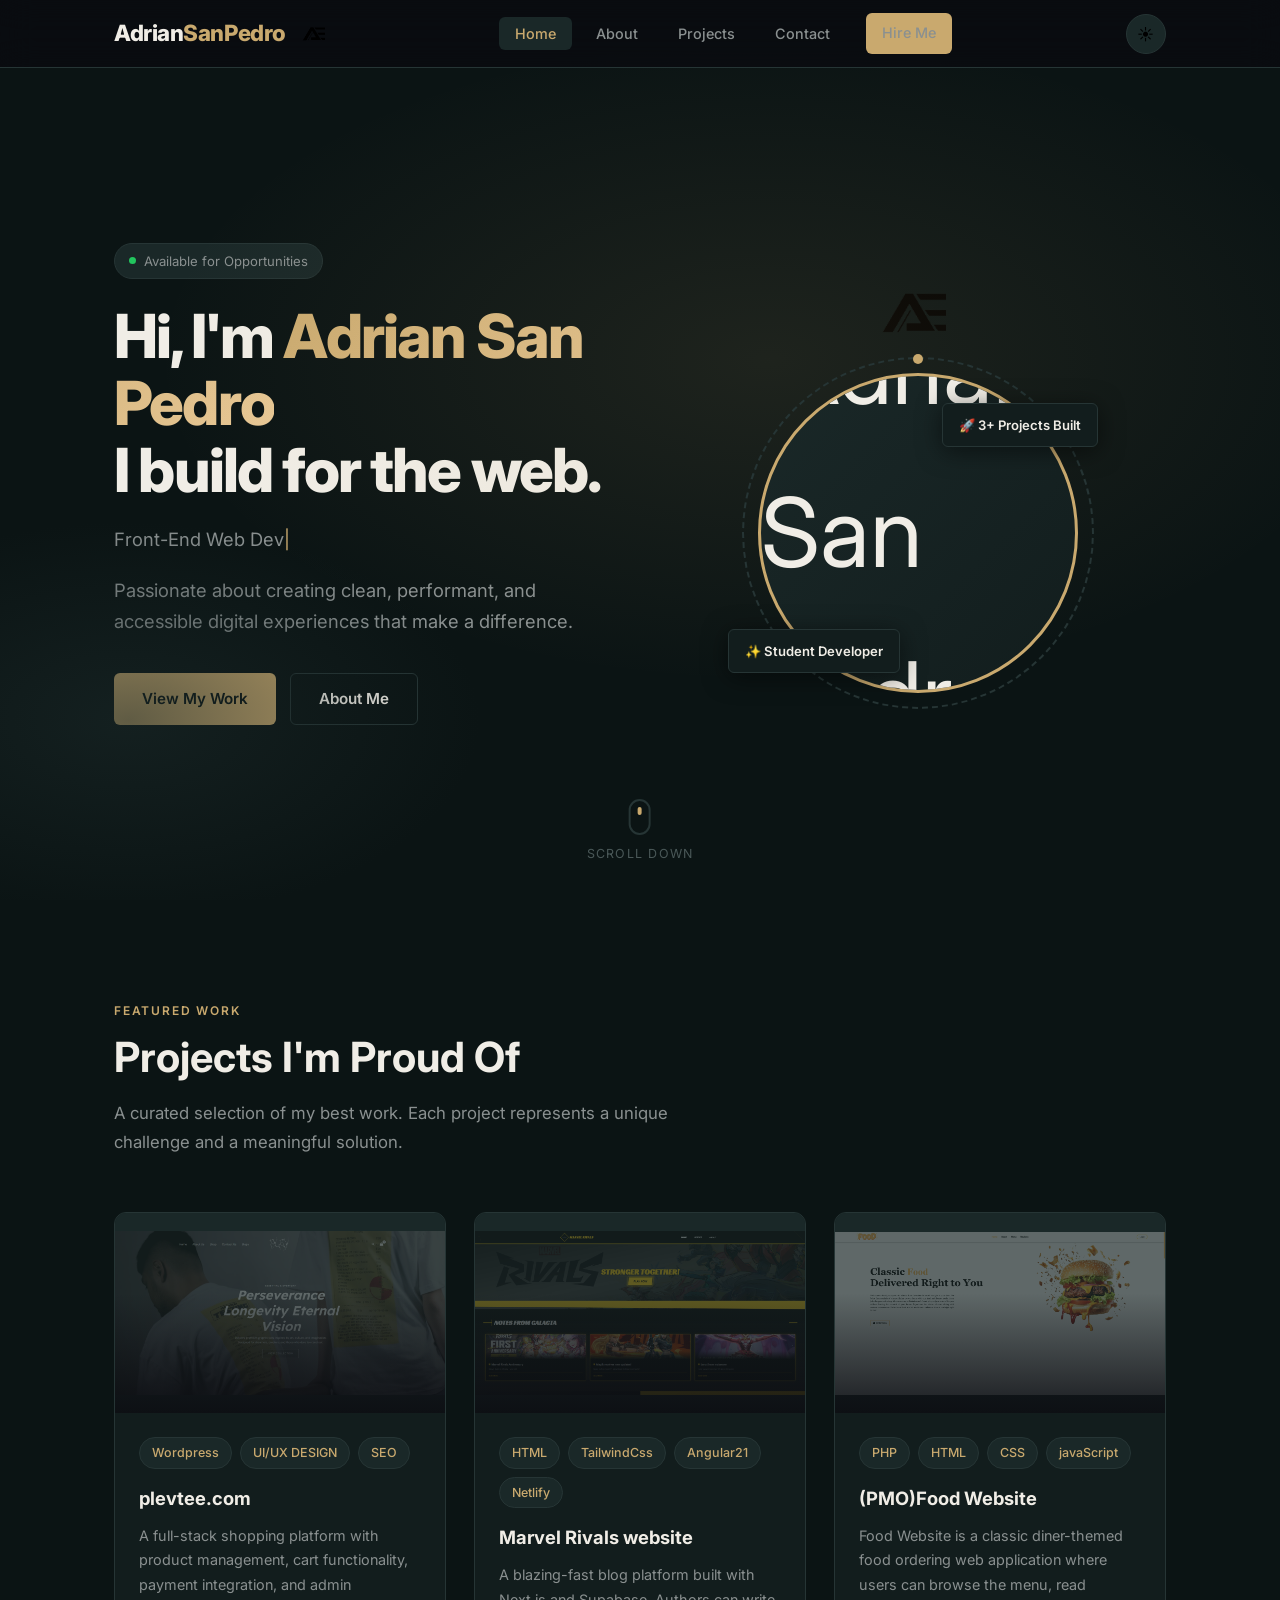
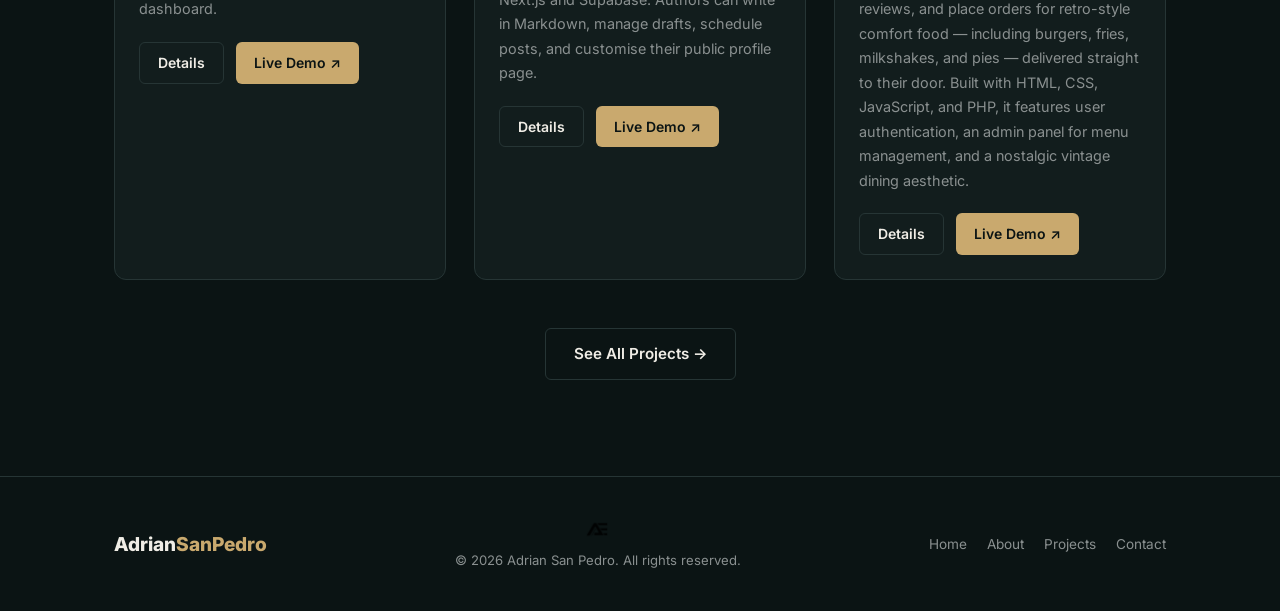
==== index.html @ dfa40a49 "Initial commit - Adrian Elijah Portfolio" ====
<!DOCTYPE html>
<html lang="en">
<head>
  <meta charset="UTF-8" />
  <meta name="viewport" content="width=device-width, initial-scale=1.0"/>
  <title>Portfolio — Home</title>
  <link rel="icon" type="image/png" href="assets/favicon.png"/>
  <link rel="preconnect" href="https://fonts.googleapis.com"/>
  <link rel="preconnect" href="https://fonts.gstatic.com" crossorigin/>
  <link href="https://fonts.googleapis.com/css2?family=Inter:wght@400;500;600;700;800&family=Fira+Code:wght@400;500&display=swap" rel="stylesheet"/>
  <link rel="stylesheet" href="css/styles.css"/>
</head>
<body>

  <!-- ======= NAVBAR ======= -->
  <nav class="navbar">
    <div class="container">
      <a class="nav-logo" href="index.html">Adrian<span>SanPedro</span><img src="assets/images/icon.png" alt="" class="nav-logo-icon"/></a>
      <ul class="nav-links" id="navLinks">
        <li><a href="index.html">Home</a></li>
        <li><a href="about.html">About</a></li>
        <li><a href="projects.html">Projects</a></li>
        <li><a href="contact.html">Contact</a></li>
        <li class="nav-cta"><a href="contact.html" class="btn btn-primary btn-sm">Hire Me</a></li>
      </ul>
      <button class="theme-toggle" id="themeToggle" aria-label="Toggle theme">☀️</button>
      <button class="nav-hamburger" id="hamburger" aria-label="Toggle navigation">
        <span></span><span></span><span></span>
      </button>
    </div>
  </nav>

  <!-- ======= HERO ======= -->
  <section class="hero" id="hero">
    <div class="container">
      <div class="hero-grid">

        <!-- Left: Text -->
        <div class="hero-text">
          <div class="hero-badge">
            <span class="dot"></span>
            Available for Opportunities
          </div>
          <h1 class="hero-title">
            Hi, I'm <span class="gradient-text">Adrian San Pedro</span><br/>
            I build for the web.
          </h1>
          <p class="hero-tagline">
            <span id="typeText"></span><span style="color:var(--clr-accent)">|</span>
          </p>
          <p class="hero-tagline" style="margin-top:-16px;">
            Passionate about creating clean, performant, and accessible digital experiences that make a difference.
          </p>
          <div class="hero-actions">
            <a href="projects.html" class="btn btn-primary">View My Work</a>
            <a href="about.html" class="btn btn-outline">About Me</a>
          </div>
        </div>

        <!-- Right: Avatar -->
        <div class="hero-visual">
          <div class="hero-visual-inner">
            <img src="assets/images/icon.png" alt="Icon" class="hero-avatar-icon"/>
            <div class="hero-avatar-wrap">
              <div class="hero-avatar-ring"></div>
              <div class="hero-avatar"><img src="assets/images/adrian.jpg" alt="Adrian San Pedro"/></div>
              <div class="hero-float-badge badge-1">
                ✨ Student Developer
              </div>
              <div class="hero-float-badge badge-2">
                🚀 3+ Projects Built
              </div>
            </div>
          </div>
        </div>

      </div>
    </div>
    <div class="hero-scroll-hint">
      <div class="scroll-mouse"></div>
      Scroll down
    </div>
  </section>

  <!-- ======= FEATURED PROJECTS ======= -->
  <section class="section" id="featured">
    <div class="container">
      <span class="section-label fade-up">Featured Work</span>
      <h2 class="section-title fade-up">Projects I'm Proud Of</h2>
      <p class="section-subtitle fade-up">
        A curated selection of my best work. Each project represents a unique challenge and a meaningful solution.
      </p>

      <div class="featured-grid">

        <!-- Project Card 1 (PLEV) -->
        <article class="card project-card fade-up">
          <div class="card-thumb">
            <!--  Replace placeholder with <img src="assets/images/project1.png" alt="Project 1"/>  -->
            <div class="thumb-placeholder"> <img src="assets/images/project1.png" alt="Project 1"/> </div>
            <div class="card-overlay"></div>
          </div>
          <div class="card-body">
            <div class="card-tags">
              <span class="tag">Wordpress</span>
              <span class="tag">UI/UX DESIGN</span>
              <span class="tag">SEO</span>
            </div>
            <h3 class="card-title">plevtee.com</h3>
            <p class="card-desc">
              A full-stack shopping platform with product management, cart functionality, payment integration, and admin dashboard.
            </p>
            <div class="card-links">
              <a href="projects.html#project-1" class="btn btn-outline btn-sm">Details</a>
              <a href="https://plevtee.com/" class="btn btn-primary btn-sm" target="_blank" rel="noopener">Live Demo ↗</a>
            </div>
          </div>
        </article>

        <!-- Project Card 2 -->
        <article class="card project-card fade-up">
          <div class="card-thumb">
            <div class="thumb-placeholder"><img src="assets/images/project2.png" alt="Project 2"/></div>
            <div class="card-overlay"></div>
          </div>
          <div class="card-body">
            <div class="card-tags">
              <span class="tag">HTML</span>
              <span class="tag">TailwindCss</span>
              <span class="tag">Angular21</span>
              <span class="tag">Netlify</span>
            </div>
            <h3 class="card-title">Marvel Rivals website</h3>
            <p class="card-desc">
               A blazing-fast blog platform built with Next.js and Supabase. Authors can write in Markdown, 
               manage drafts, schedule posts, and customise their public profile page.
            </p>
            <div class="card-links">
              <a href="projects.html#project-2" class="btn btn-outline btn-sm">Details</a>
              <a href="https://693ed6d955604a983c215d7b--prelimprojectsolo.netlify.app/" class="btn btn-primary btn-sm" target="_blank" rel="noopener">Live Demo ↗</a>
            </div>
          </div>
        </article>

        <!-- Project Card 3 (Pmo)-->
        <article class="card project-card fade-up">
          <div class="card-thumb">
            <div class="thumb-placeholder"><img src="assets/images/project3.png" alt="Project 3"/></div>
            <div class="card-overlay"></div>
          </div>
          <div class="card-body">
            <div class="card-tags">
              <span class="tag">PHP</span>
              <span class="tag">HTML</span>
              <span class="tag">CSS</span>
              <span class="tag">javaScript</span>
            </div>
            <h3 class="card-title">(PMO)Food Website</h3>
            <p class="card-desc">
              Food Website is a classic diner-themed food ordering web application where users can browse the menu, read reviews, and place orders for retro-style comfort food — including burgers, fries, milkshakes, and pies — delivered straight to their door. Built with HTML, CSS, JavaScript, and PHP, it features user authentication, an admin panel for menu management, and a nostalgic vintage dining aesthetic.
            </p>
            <div class="card-links">
              <a href="projects.html#project-3" class="btn btn-outline btn-sm">Details</a>
              <a href="https://food-website-edrimans.netlify.app/" class="btn btn-primary btn-sm" target="_blank" rel="noopener">Live Demo ↗</a>
            </div>
          </div>
        </article>

      </div>

      <div style="text-align:center; margin-top:48px;" class="fade-up">
        <a href="projects.html" class="btn btn-outline">See All Projects →</a>
      </div>
    </div>
  </section>

  <!-- ======= FOOTER ======= -->
  <footer class="footer">
    <div class="container">
      <div class="footer-inner">
        <div class="footer-logo">Adrian<span>SanPedro</span></div>
        <div class="footer-copy-wrap">
          <img src="assets/images/icon.png" alt="" class="footer-icon"/>
          <p class="footer-copy">© 2026 Adrian San Pedro. All rights reserved.</p>
        </div>
        <nav class="footer-links">
          <a href="index.html">Home</a>
          <a href="about.html">About</a>
          <a href="projects.html">Projects</a>
          <a href="contact.html">Contact</a>
        </nav>
      </div>
    </div>
  </footer>

  <script src="js/main.js"></script>
</body>
</html>
---- css/styles.css ----
/* ===========================
   CSS CUSTOM PROPERTIES
=========================== */
:root {
  --clr-bg: #0b1414;
  --clr-surface: #121d1d;
  --clr-surface-2: #1a2828;
  --clr-border: #263535;
  --clr-accent: #c9a96e;
  --clr-accent-2: #e8c896;
  --clr-accent-glow: rgba(201, 169, 110, 0.30);
  --clr-text: #f0ede6;
  --clr-text-muted: #8a9090;
  --clr-text-faint: #4a5858;
  --ff-sans: 'Inter', 'Segoe UI', system-ui, sans-serif;
  --ff-mono: 'Fira Code', 'Cascadia Code', monospace;
  --radius-sm: 6px;
  --radius-md: 12px;
  --radius-lg: 20px;
  --shadow-card: 0 4px 24px rgba(0,0,0,0.5);
  --shadow-glow: 0 0 32px var(--clr-accent-glow);
  --transition: 0.25s ease;
  --nav-h: 68px;
}

/* ===========================
   LIGHT MODE OVERRIDES
=========================== */
body.light {
  --clr-bg: #f4f0e8;
  --clr-surface: #ffffff;
  --clr-surface-2: #ede8dd;
  --clr-border: #d0c8b8;
  --clr-accent: #a07840;
  --clr-accent-2: #c9a96e;
  --clr-accent-glow: rgba(160, 120, 64, 0.25);
  --clr-text: #1a2020;
  --clr-text-muted: #4e5e5e;
  --clr-text-faint: #9aabab;
  --shadow-card: 0 4px 24px rgba(0,0,0,0.10);
}

/* Light mode: component-specific hardcoded overrides */
body.light .navbar {
  background: rgba(244,240,232,0.85);
  border-bottom-color: var(--clr-border);
}
body.light .hero::before {
  background:
    radial-gradient(ellipse 80% 60% at 60% 40%, rgba(160,120,64,0.08) 0%, transparent 60%),
    radial-gradient(ellipse 50% 40% at 10% 80%, rgba(26,40,40,0.04) 0%, transparent 55%);
}
body.light .page-hero::before {
  background: radial-gradient(ellipse 70% 60% at 50% 0%, rgba(160,120,64,0.07) 0%, transparent 70%);
}
body.light .hero-title .gradient-text {
  background: linear-gradient(135deg, #a07840, #c9a96e);
  -webkit-background-clip: text;
  -webkit-text-fill-color: transparent;
  background-clip: text;
}
body.light .hero-avatar {
  background: linear-gradient(135deg, #ede8dd, #fff);
  border-color: #a07840;
}
body.light .skill-fill {
  background: linear-gradient(90deg, #a07840, #c9a96e);
}
body.light .btn-primary {
  color: #fff;
  background: var(--clr-accent);
}
body.light .btn-primary:hover { background: #8a6430; }
body.light .filter-btn.active,
body.light .filter-btn:hover { color: #fff; }
body.light ::-webkit-scrollbar-track { background: var(--clr-bg); }
body.light ::-webkit-scrollbar-thumb { background: var(--clr-border); }

/* ===========================
   THEME TOGGLE BUTTON
=========================== */
.theme-toggle {
  width: 40px;
  height: 40px;
  border-radius: 50%;
  background: var(--clr-surface-2);
  border: 1.5px solid var(--clr-border);
  display: flex;
  align-items: center;
  justify-content: center;
  font-size: 1rem;
  transition: all var(--transition);
  flex-shrink: 0;
  margin-left: 8px;
}
.theme-toggle:hover {
  border-color: var(--clr-accent);
  transform: rotate(20deg) scale(1.1);
}

/* ===========================
   RESET & BASE
=========================== */
*, *::before, *::after { box-sizing: border-box; margin: 0; padding: 0; }
html { scroll-behavior: smooth; font-size: 16px; }
body {
  font-family: var(--ff-sans);
  background: var(--clr-bg);
  color: var(--clr-text);
  line-height: 1.7;
  min-height: 100vh;
}
img { max-width: 100%; display: block; }
a { color: inherit; text-decoration: none; }
ul { list-style: none; }
button { cursor: pointer; font-family: inherit; }
input, textarea { font-family: inherit; }

/* ===========================
   SCROLLBAR
=========================== */
::-webkit-scrollbar { width: 6px; }
::-webkit-scrollbar-track { background: var(--clr-bg); }
::-webkit-scrollbar-thumb { background: var(--clr-border); border-radius: 99px; }
::-webkit-scrollbar-thumb:hover { background: var(--clr-accent); }

/* ===========================
   UTILITY CLASSES
=========================== */
.container { max-width: 1100px; margin: 0 auto; padding: 0 24px; }
.text-accent { color: var(--clr-accent); }
.text-muted { color: var(--clr-text-muted); }
.section { padding: 96px 0; }
.section-label {
  display: inline-block;
  font-size: 0.75rem;
  font-weight: 600;
  letter-spacing: 0.15em;
  text-transform: uppercase;
  color: var(--clr-accent);
  margin-bottom: 12px;
}
.section-title {
  font-size: clamp(1.8rem, 4vw, 2.6rem);
  font-weight: 700;
  line-height: 1.2;
  margin-bottom: 16px;
}
.section-subtitle {
  font-size: 1.05rem;
  color: var(--clr-text-muted);
  max-width: 560px;
}
.btn {
  display: inline-flex;
  align-items: center;
  gap: 8px;
  padding: 12px 28px;
  border-radius: var(--radius-sm);
  font-size: 0.95rem;
  font-weight: 600;
  transition: all var(--transition);
  border: none;
}
.btn-primary {
  background: var(--clr-accent);
  color: #0b1414;
}
.btn-primary:hover { background: #b8944e; box-shadow: var(--shadow-glow); transform: translateY(-2px); }
.btn-outline {
  background: transparent;
  color: var(--clr-text);
  border: 1.5px solid var(--clr-border);
}
.btn-outline:hover { border-color: var(--clr-accent); color: var(--clr-accent); transform: translateY(-2px); }
.btn-sm { padding: 8px 18px; font-size: 0.875rem; }
.tag {
  display: inline-block;
  padding: 4px 12px;
  border-radius: 99px;
  font-size: 0.78rem;
  font-weight: 500;
  background: var(--clr-surface-2);
  color: var(--clr-accent);
  border: 1px solid var(--clr-border);
}
.card {
  background: var(--clr-surface);
  border: 1px solid var(--clr-border);
  border-radius: var(--radius-md);
  overflow: hidden;
  transition: transform var(--transition), box-shadow var(--transition);
}
.card:hover { transform: translateY(-6px); box-shadow: var(--shadow-glow); }

/* ===========================
   NAVIGATION
=========================== */
.navbar {
  position: fixed;
  top: 0; left: 0; right: 0;
  height: var(--nav-h);
  z-index: 1000;
  background: rgba(10,10,15,0.75);
  backdrop-filter: blur(16px);
  -webkit-backdrop-filter: blur(16px);
  border-bottom: 1px solid var(--clr-border);
  transition: background var(--transition);
}
.navbar .container {
  height: 100%;
  display: flex;
  align-items: center;
  justify-content: space-between;
}
.nav-logo {
  font-size: 1.4rem;
  font-weight: 800;
  letter-spacing: -0.02em;
}
.nav-logo span { color: var(--clr-accent); }
.nav-links {
  display: flex;
  align-items: center;
  gap: 8px;
}
.nav-links a {
  padding: 8px 16px;
  border-radius: var(--radius-sm);
  font-size: 0.9rem;
  font-weight: 500;
  color: var(--clr-text-muted);
  transition: color var(--transition), background var(--transition);
}
.nav-links a:hover,
.nav-links a.active {
  color: var(--clr-text);
  background: var(--clr-surface-2);
}
.nav-links a.active { color: var(--clr-accent); }
.nav-cta { margin-left: 12px; }
.nav-hamburger {
  display: none;
  flex-direction: column;
  gap: 5px;
  background: none;
  border: none;
  padding: 6px;
}
.nav-hamburger span {
  display: block;
  width: 24px; height: 2px;
  background: var(--clr-text);
  border-radius: 99px;
  transition: all var(--transition);
}
.nav-hamburger.open span:nth-child(1) { transform: translateY(7px) rotate(45deg); }
.nav-hamburger.open span:nth-child(2) { opacity: 0; }
.nav-hamburger.open span:nth-child(3) { transform: translateY(-7px) rotate(-45deg); }

/* ===========================
   HERO SECTION
=========================== */
.hero {
  min-height: 100vh;
  display: flex;
  align-items: center;
  padding-top: var(--nav-h);
  position: relative;
  overflow: hidden;
}
.hero::before {
  content: '';
  position: absolute;
  inset: 0;
  background:
    radial-gradient(ellipse 80% 60% at 60% 40%, rgba(201,169,110,0.10) 0%, transparent 60%),
    radial-gradient(ellipse 50% 40% at 10% 80%, rgba(26,40,40,0.60) 0%, transparent 55%);
  pointer-events: none;
}
.hero-grid {
  display: grid;
  grid-template-columns: 1fr 1fr;
  gap: 60px;
  align-items: center;
}
.hero-visual {
  display: flex;
  justify-content: center;
  align-items: center;
}
.hero-visual-inner {
  display: flex;
  flex-direction: column;
  align-items: center;
}
.hero-avatar-icon {
  width: 110px;
  height: auto;
  display: block;
  margin-bottom: 18px;
}
.nav-logo-icon {
  width: 38px;
  height: auto;
  display: inline-block;
  vertical-align: middle;
  margin-left: 10px;
  position: relative;
  top: -1px;
}
.hero-badge {
  display: inline-flex;
  align-items: center;
  gap: 8px;
  padding: 6px 14px;
  background: var(--clr-surface-2);
  border: 1px solid var(--clr-border);
  border-radius: 99px;
  font-size: 0.82rem;
  color: var(--clr-text-muted);
  margin-bottom: 24px;
}
.hero-badge .dot {
  width: 7px; height: 7px;
  background: #22c55e;
  border-radius: 50%;
  animation: pulse-dot 2s infinite;
}
@keyframes pulse-dot {
  0%, 100% { box-shadow: 0 0 0 0 rgba(34,197,94,0.5); }
  50% { box-shadow: 0 0 0 5px rgba(34,197,94,0); }
}
.hero-title {
  font-size: clamp(2.4rem, 5vw, 3.8rem);
  font-weight: 800;
  line-height: 1.1;
  letter-spacing: -0.03em;
  margin-bottom: 20px;
}
.hero-title .gradient-text {
  background: linear-gradient(135deg, #c9a96e, #e8c896);
  -webkit-background-clip: text;
  -webkit-text-fill-color: transparent;
  background-clip: text;
}
.hero-tagline {
  font-size: 1.15rem;
  color: var(--clr-text-muted);
  margin-bottom: 36px;
  max-width: 480px;
}
.hero-actions { display: flex; gap: 14px; flex-wrap: wrap; }
.hero-visual {
  display: flex;
  justify-content: center;
  align-items: center;
}
.hero-avatar-wrap {
  position: relative;
  width: 320px; height: 320px;
}
.hero-avatar-ring {
  position: absolute;
  inset: -16px;
  border-radius: 50%;
  border: 2px dashed var(--clr-border);
  animation: spin-slow 20s linear infinite;
}
.hero-avatar-ring::before {
  content: '';
  position: absolute;
  top: -5px; left: 50%;
  transform: translateX(-50%);
  width: 10px; height: 10px;
  background: var(--clr-accent);
  border-radius: 50%;
}
@keyframes spin-slow { to { transform: rotate(360deg); } }
.hero-avatar {
  width: 100%; height: 100%;
  border-radius: 50%;
  background: linear-gradient(135deg, #1a2828, #121d1d);
  border: 3px solid #c9a96e;
  display: flex;
  align-items: center;
  justify-content: center;
  overflow: hidden;
  font-size: 6rem;
}
.hero-float-badge {
  position: absolute;
  background: var(--clr-surface);
  border: 1px solid var(--clr-border);
  border-radius: var(--radius-sm);
  padding: 10px 16px;
  font-size: 0.82rem;
  font-weight: 600;
  box-shadow: var(--shadow-card);
  white-space: nowrap;
}
.hero-float-badge.badge-1 { bottom: 20px; left: -30px; }
.hero-float-badge.badge-2 { top: 30px; right: -20px; }
.hero-scroll-hint {
  position: absolute;
  bottom: 36px;
  left: 50%;
  transform: translateX(-50%);
  display: flex;
  flex-direction: column;
  align-items: center;
  gap: 8px;
  font-size: 0.78rem;
  color: var(--clr-text-faint);
  letter-spacing: 0.1em;
  text-transform: uppercase;
}
.scroll-mouse {
  width: 22px; height: 36px;
  border: 2px solid var(--clr-border);
  border-radius: 99px;
  position: relative;
}
.scroll-mouse::after {
  content: '';
  position: absolute;
  top: 6px; left: 50%;
  transform: translateX(-50%);
  width: 4px; height: 8px;
  background: var(--clr-accent);
  border-radius: 99px;
  animation: scroll-bounce 1.6s ease-in-out infinite;
}
@keyframes scroll-bounce {
  0%, 100% { top: 6px; opacity: 1; }
  80% { top: 18px; opacity: 0; }
}

/* ===========================
   FEATURED PROJECTS (HOME)
=========================== */
.featured-grid {
  display: grid;
  grid-template-columns: repeat(auto-fill, minmax(320px, 1fr));
  gap: 28px;
  margin-top: 56px;
}
.project-card .card-thumb {
  height: 200px;
  background: var(--clr-surface-2);
  overflow: hidden;
  position: relative;
  display: flex;
  align-items: center;
  justify-content: center;
}
.project-card .card-thumb img {
  width: 100%; height: 100%;
  object-fit: cover;
  transition: transform 0.4s ease;
}
.project-card:hover .card-thumb img { transform: scale(1.06); }
.thumb-placeholder {
  font-size: 4rem;
  opacity: 0.3;
}
.card-overlay {
  position: absolute;
  inset: 0;
  background: linear-gradient(to top, rgba(10,10,15,0.8) 0%, transparent 60%);
}
.card-body { padding: 24px; }
.card-tags { display: flex; flex-wrap: wrap; gap: 8px; margin-bottom: 14px; }
.card-title { font-size: 1.15rem; font-weight: 700; margin-bottom: 10px; }
.card-desc { font-size: 0.9rem; color: var(--clr-text-muted); margin-bottom: 20px; }
.card-links { display: flex; gap: 12px; }

/* ===========================
   ABOUT PAGE
=========================== */
.about-grid {
  display: grid;
  grid-template-columns: 1fr 1.6fr;
  gap: 72px;
  align-items: start;
}
.about-photo-wrap { position: relative; }
.about-photo {
  width: 100%;
  aspect-ratio: 4/5;
  border-radius: var(--radius-lg);
  background: var(--clr-surface-2);
  border: 1px solid var(--clr-border);
  display: flex;
  align-items: center;
  justify-content: center;
  font-size: 5rem;
  overflow: hidden;
}
.about-photo img { width: 100%; height: 100%; object-fit: cover; }
.about-stats {
  display: grid;
  grid-template-columns: 1fr 1fr;
  gap: 12px;
  margin-top: 20px;
}
.stat-box {
  background: var(--clr-surface);
  border: 1px solid var(--clr-border);
  border-radius: var(--radius-md);
  padding: 16px 20px;
  text-align: center;
}
.stat-num { font-size: 1.6rem; font-weight: 800; color: var(--clr-accent); }
.stat-label { font-size: 0.78rem; color: var(--clr-text-muted); }
.about-bio { font-size: 1rem; color: var(--clr-text-muted); margin-bottom: 32px; }
.about-bio p + p { margin-top: 14px; }
.skills-section { margin-top: 56px; }
.skills-grid {
  display: grid;
  grid-template-columns: repeat(auto-fill, minmax(240px, 1fr));
  gap: 16px;
  margin-top: 36px;
}
.skill-item { background: var(--clr-surface); border: 1px solid var(--clr-border); border-radius: var(--radius-md); padding: 20px; }
.skill-header { display: flex; justify-content: space-between; align-items: center; margin-bottom: 12px; }
.skill-name { font-weight: 600; font-size: 0.95rem; display: flex; align-items: center; gap: 10px; }
.skill-icon { font-size: 1.2rem; }
.skill-pct { font-size: 0.82rem; color: var(--clr-accent); font-weight: 700; }
.skill-bar { height: 6px; background: var(--clr-surface-2); border-radius: 99px; overflow: hidden; }
.skill-fill { height: 100%; background: linear-gradient(90deg, #c9a96e, #e8c896); border-radius: 99px; width: 0; transition: width 1.2s cubic-bezier(.16,1,.3,1); }
.skill-categories { display: flex; flex-direction: column; gap: 40px; margin-top: 36px; }
.skill-category h4 { font-size: 0.82rem; font-weight: 600; text-transform: uppercase; letter-spacing: 0.12em; color: var(--clr-text-muted); margin-bottom: 16px; }
.skill-icons-wrap { display: flex; flex-wrap: wrap; gap: 12px; }
.skill-badge {
  display: inline-flex;
  align-items: center;
  gap: 8px;
  padding: 10px 16px;
  background: var(--clr-surface);
  border: 1px solid var(--clr-border);
  border-radius: var(--radius-sm);
  font-size: 0.88rem;
  font-weight: 500;
  transition: all var(--transition);
}
.skill-badge:hover { border-color: var(--clr-accent); color: var(--clr-accent); transform: translateY(-2px); }
.certs-section { margin-top: 56px; }
.certs-grid { display: grid; grid-template-columns: repeat(auto-fill, minmax(280px, 1fr)); gap: 20px; margin-top: 36px; }
.cert-card {
  background: var(--clr-surface);
  border: 1px solid var(--clr-border);
  border-radius: var(--radius-md);
  padding: 24px;
  display: flex;
  gap: 18px;
  align-items: flex-start;
  transition: all var(--transition);
}
.cert-card:hover { border-color: var(--clr-accent); transform: translateY(-3px); }
.cert-icon { font-size: 2rem; flex-shrink: 0; }
.cert-info h4 { font-size: 0.95rem; font-weight: 700; margin-bottom: 4px; }
.cert-info p { font-size: 0.82rem; color: var(--clr-text-muted); margin-bottom: 10px; }
.cert-link { font-size: 0.82rem; color: var(--clr-accent); font-weight: 600; display: inline-flex; align-items: center; gap: 5px; }
.cert-link:hover { text-decoration: underline; }

/* ===========================
   PROJECTS PAGE
=========================== */
.projects-hero { padding: 140px 0 80px; text-align: center; }
.projects-filter { display: flex; flex-wrap: wrap; gap: 10px; justify-content: center; margin: 40px 0; }
.filter-btn {
  padding: 8px 20px;
  border-radius: 99px;
  font-size: 0.875rem;
  font-weight: 500;
  background: var(--clr-surface);
  border: 1.5px solid var(--clr-border);
  color: var(--clr-text-muted);
  transition: all var(--transition);
}
.filter-btn:hover, .filter-btn.active { background: var(--clr-accent); border-color: var(--clr-accent); color: #0b1414; }
.projects-list { display: flex; flex-direction: column; gap: 80px; padding-bottom: 96px; }
.project-entry {
  display: grid;
  grid-template-columns: 1fr 1fr;
  gap: 60px;
  align-items: center;
}
.project-entry:nth-child(even) { direction: rtl; }
.project-entry:nth-child(even) > * { direction: ltr; }
.project-images { position: relative; }
.img-main {
  border-radius: var(--radius-md);
  overflow: hidden;
  border: 1px solid var(--clr-border);
  aspect-ratio: 16/10;
  background: var(--clr-surface-2);
  display: flex;
  align-items: center;
  justify-content: center;
  font-size: 5rem;
}
.img-main img { width: 100%; height: 100%; object-fit: cover; }
.img-thumbs { display: flex; gap: 12px; margin-top: 12px; }
.img-thumb {
  flex: 1;
  aspect-ratio: 16/9;
  border-radius: var(--radius-sm);
  overflow: hidden;
  border: 1px solid var(--clr-border);
  background: var(--clr-surface-2);
  display: flex;
  align-items: center;
  justify-content: center;
  font-size: 2rem;
  cursor: pointer;
  transition: border-color var(--transition);
}
.img-thumb:hover { border-color: var(--clr-accent); }
.img-thumb img { width: 100%; height: 100%; object-fit: cover; }
.project-num { font-size: 0.78rem; font-weight: 700; color: var(--clr-text-faint); font-family: var(--ff-mono); letter-spacing: 0.1em; margin-bottom: 16px; }
.project-title { font-size: clamp(1.4rem, 3vw, 1.9rem); font-weight: 800; margin-bottom: 16px; }
.project-desc { font-size: 0.95rem; color: var(--clr-text-muted); margin-bottom: 24px; }
.project-techs { display: flex; flex-wrap: wrap; gap: 8px; margin-bottom: 28px; }
.project-actions { display: flex; gap: 12px; flex-wrap: wrap; }

/* ===========================
   CONTACT PAGE
=========================== */
.contact-hero { padding: 140px 0 60px; text-align: center; }
.contact-layout {
  display: grid;
  grid-template-columns: 1.2fr 1fr;
  gap: 60px;
  align-items: start;
  padding-bottom: 96px;
}
.contact-form-wrap {
  background: var(--clr-surface);
  border: 1px solid var(--clr-border);
  border-radius: var(--radius-lg);
  padding: 40px;
}
.contact-form-wrap h3 { font-size: 1.25rem; font-weight: 700; margin-bottom: 28px; }
.form-group { margin-bottom: 20px; }
.form-group label { display: block; font-size: 0.875rem; font-weight: 600; margin-bottom: 8px; color: var(--clr-text-muted); }
.form-group input,
.form-group textarea,
.form-group select {
  width: 100%;
  padding: 12px 16px;
  background: var(--clr-surface-2);
  border: 1.5px solid var(--clr-border);
  border-radius: var(--radius-sm);
  color: var(--clr-text);
  font-size: 0.95rem;
  outline: none;
  transition: border-color var(--transition), box-shadow var(--transition);
}
.form-group input:focus,
.form-group textarea:focus { border-color: var(--clr-accent); box-shadow: 0 0 0 3px rgba(201,169,110,0.15); }
.form-group textarea { resize: vertical; min-height: 140px; }
.form-row { display: grid; grid-template-columns: 1fr 1fr; gap: 16px; }
.form-submit { width: 100%; padding: 14px; }
.form-success {
  display: none;
  align-items: center;
  gap: 12px;
  background: rgba(34,197,94,0.1);
  border: 1px solid rgba(34,197,94,0.3);
  border-radius: var(--radius-sm);
  padding: 16px 20px;
  margin-top: 16px;
  color: #22c55e;
  font-weight: 500;
}
.contact-info { display: flex; flex-direction: column; gap: 28px; }
.contact-info h3 { font-size: 1.25rem; font-weight: 700; }
.contact-info p { font-size: 0.95rem; color: var(--clr-text-muted); }
.contact-item {
  display: flex;
  gap: 16px;
  align-items: flex-start;
  padding: 20px;
  background: var(--clr-surface);
  border: 1px solid var(--clr-border);
  border-radius: var(--radius-md);
  transition: all var(--transition);
}
.contact-item:hover { border-color: var(--clr-accent); }
.contact-item-icon {
  width: 44px; height: 44px;
  background: var(--clr-surface-2);
  border-radius: var(--radius-sm);
  display: flex;
  align-items: center;
  justify-content: center;
  font-size: 1.2rem;
  flex-shrink: 0;
}
.contact-item-label { font-size: 0.78rem; color: var(--clr-text-muted); font-weight: 600; text-transform: uppercase; letter-spacing: 0.08em; margin-bottom: 4px; }
.contact-item-value { font-size: 0.95rem; font-weight: 500; }
.contact-item-value a { color: var(--clr-accent); transition: opacity var(--transition); }
.contact-item-value a:hover { opacity: 0.8; }
.social-links-section h4 { font-size: 0.82rem; font-weight: 700; text-transform: uppercase; letter-spacing: 0.1em; color: var(--clr-text-muted); margin-bottom: 14px; }
.social-links { display: flex; gap: 12px; flex-wrap: wrap; }
.social-link {
  display: flex;
  align-items: center;
  gap: 8px;
  padding: 10px 18px;
  background: var(--clr-surface);
  border: 1.5px solid var(--clr-border);
  border-radius: var(--radius-sm);
  font-size: 0.875rem;
  font-weight: 600;
  transition: all var(--transition);
}
.social-link:hover { border-color: var(--clr-accent); color: var(--clr-accent); transform: translateY(-2px); }
.social-icon { font-size: 1.1rem; }

/* ===========================
   LIGHTBOX
=========================== */
.img-main img,
.img-thumb img {
  cursor: zoom-in;
}
.lightbox {
  position: fixed;
  inset: 0;
  z-index: 2000;
  display: flex;
  align-items: center;
  justify-content: center;
  opacity: 0;
  pointer-events: none;
  transition: opacity 0.3s ease;
}
.lightbox.open {
  opacity: 1;
  pointer-events: all;
}
.lightbox-backdrop {
  position: absolute;
  inset: 0;
  background: rgba(5, 10, 10, 0.92);
  backdrop-filter: blur(8px);
  -webkit-backdrop-filter: blur(8px);
}
.lightbox-content {
  position: relative;
  z-index: 1;
  display: flex;
  flex-direction: column;
  align-items: center;
  gap: 16px;
  max-width: 90vw;
  max-height: 90vh;
}
.lightbox-img {
  max-width: 90vw;
  max-height: 80vh;
  object-fit: contain;
  border-radius: var(--radius-md);
  box-shadow: 0 8px 60px rgba(0,0,0,0.7);
  transform: scale(0.92);
  transition: transform 0.3s cubic-bezier(.16,1,.3,1);
}
.lightbox.open .lightbox-img {
  transform: scale(1);
}
.lightbox-caption {
  color: var(--clr-text-muted);
  font-size: 0.875rem;
  text-align: center;
}
.lightbox-close {
  position: fixed;
  top: 20px;
  right: 24px;
  z-index: 2;
  width: 44px;
  height: 44px;
  border-radius: 50%;
  background: var(--clr-surface-2);
  border: 1.5px solid var(--clr-border);
  color: var(--clr-text);
  font-size: 1.4rem;
  line-height: 1;
  display: flex;
  align-items: center;
  justify-content: center;
  transition: all var(--transition);
}
.lightbox-close:hover {
  background: var(--clr-accent);
  color: #0b1414;
  border-color: var(--clr-accent);
}
.lightbox-prev,
.lightbox-next {
  position: fixed;
  top: 50%;
  transform: translateY(-50%);
  z-index: 2;
  width: 48px;
  height: 48px;
  border-radius: 50%;
  background: var(--clr-surface-2);
  border: 1.5px solid var(--clr-border);
  color: var(--clr-text);
  font-size: 1.2rem;
  display: flex;
  align-items: center;
  justify-content: center;
  transition: all var(--transition);
}
.lightbox-prev { left: 20px; }
.lightbox-next { right: 20px; }
.lightbox-prev:hover,
.lightbox-next:hover {
  background: var(--clr-accent);
  color: #0b1414;
  border-color: var(--clr-accent);
}
.lightbox-prev:disabled,
.lightbox-next:disabled {
  opacity: 0.3;
  pointer-events: none;
}
body.light .lightbox-backdrop {
  background: rgba(20, 30, 30, 0.88);
}

/* ===========================
   FORM VALIDATION
=========================== */
.field-error {
  display: block;
  font-size: 0.78rem;
  color: #f87171;
  margin-top: 5px;
  min-height: 1em;
}
.form-group.has-error input,
.form-group.has-error textarea {
  border-color: #f87171;
  box-shadow: 0 0 0 3px rgba(248,113,113,0.15);
}
.form-error-msg {
  display: none;
  align-items: center;
  gap: 10px;
  background: rgba(248,113,113,0.08);
  border: 1px solid rgba(248,113,113,0.3);
  border-radius: var(--radius-sm);
  padding: 14px 18px;
  margin-top: 14px;
  color: #f87171;
  font-size: 0.9rem;
  font-weight: 500;
}

/* ===========================
   PAGE HERO (inner pages)
=========================== */
.page-hero {
  padding: 140px 0 72px;
  text-align: center;
  position: relative;
}
.page-hero::before {
  content: '';
  position: absolute;
  inset: 0;
  background: radial-gradient(ellipse 70% 60% at 50% 0%, rgba(201,169,110,0.08) 0%, transparent 70%);
  pointer-events: none;
}

/* ===========================
   FOOTER
=========================== */
.footer {
  border-top: 1px solid var(--clr-border);
  padding: 40px 0;
}
.footer-inner { display: flex; align-items: center; justify-content: space-between; flex-wrap: wrap; gap: 16px; }
.footer-copy-wrap { display: flex; flex-direction: column; align-items: center; gap: 6px; }
.footer-icon { width: 36px; height: auto; display: block; opacity: 0.85; }
.footer-logo { font-size: 1.2rem; font-weight: 800; }
.footer-logo span { color: var(--clr-accent); }
.footer-copy { font-size: 0.82rem; color: var(--clr-text-muted); }
.footer-links { display: flex; gap: 20px; }
.footer-links a { font-size: 0.85rem; color: var(--clr-text-muted); transition: color var(--transition); }
.footer-links a:hover { color: var(--clr-accent); }

/* ===========================
   DIVIDER
=========================== */
.divider { height: 1px; background: var(--clr-border); margin: 64px 0; }

/* ===========================
   ANIMATIONS
=========================== */
.fade-up { opacity: 0; transform: translateY(30px); transition: opacity 0.7s ease, transform 0.7s ease; }
.fade-up.visible { opacity: 1; transform: translateY(0); }

/* ===========================
   RESPONSIVE
=========================== */
@media (max-width: 900px) {
  .hero-grid { grid-template-columns: 1fr; text-align: center; }
  .hero-tagline { margin: 0 auto 36px; }
  .hero-actions { justify-content: center; }
  .hero-visual { order: -1; }
  .hero-avatar-wrap { width: 220px; height: 220px; }
  .hero-float-badge.badge-1, .hero-float-badge.badge-2 { display: none; }
  .about-grid { grid-template-columns: 1fr; }
  .about-photo { max-width: 320px; margin: 0 auto; aspect-ratio: 1; }
  .project-entry { grid-template-columns: 1fr; direction: ltr !important; }
  .contact-layout { grid-template-columns: 1fr; }
  .footer-inner { flex-direction: column; text-align: center; }
}
@media (max-width: 640px) {
  .nav-links { display: none; flex-direction: column; position: fixed; top: var(--nav-h); left: 0; right: 0; background: var(--clr-surface); border-bottom: 1px solid var(--clr-border); padding: 20px; gap: 4px; }
  .nav-links.open { display: flex; }
  .nav-links .nav-cta { display: none; }
  .nav-hamburger { display: flex; }
  .form-row { grid-template-columns: 1fr; }
  .section { padding: 64px 0; }
}
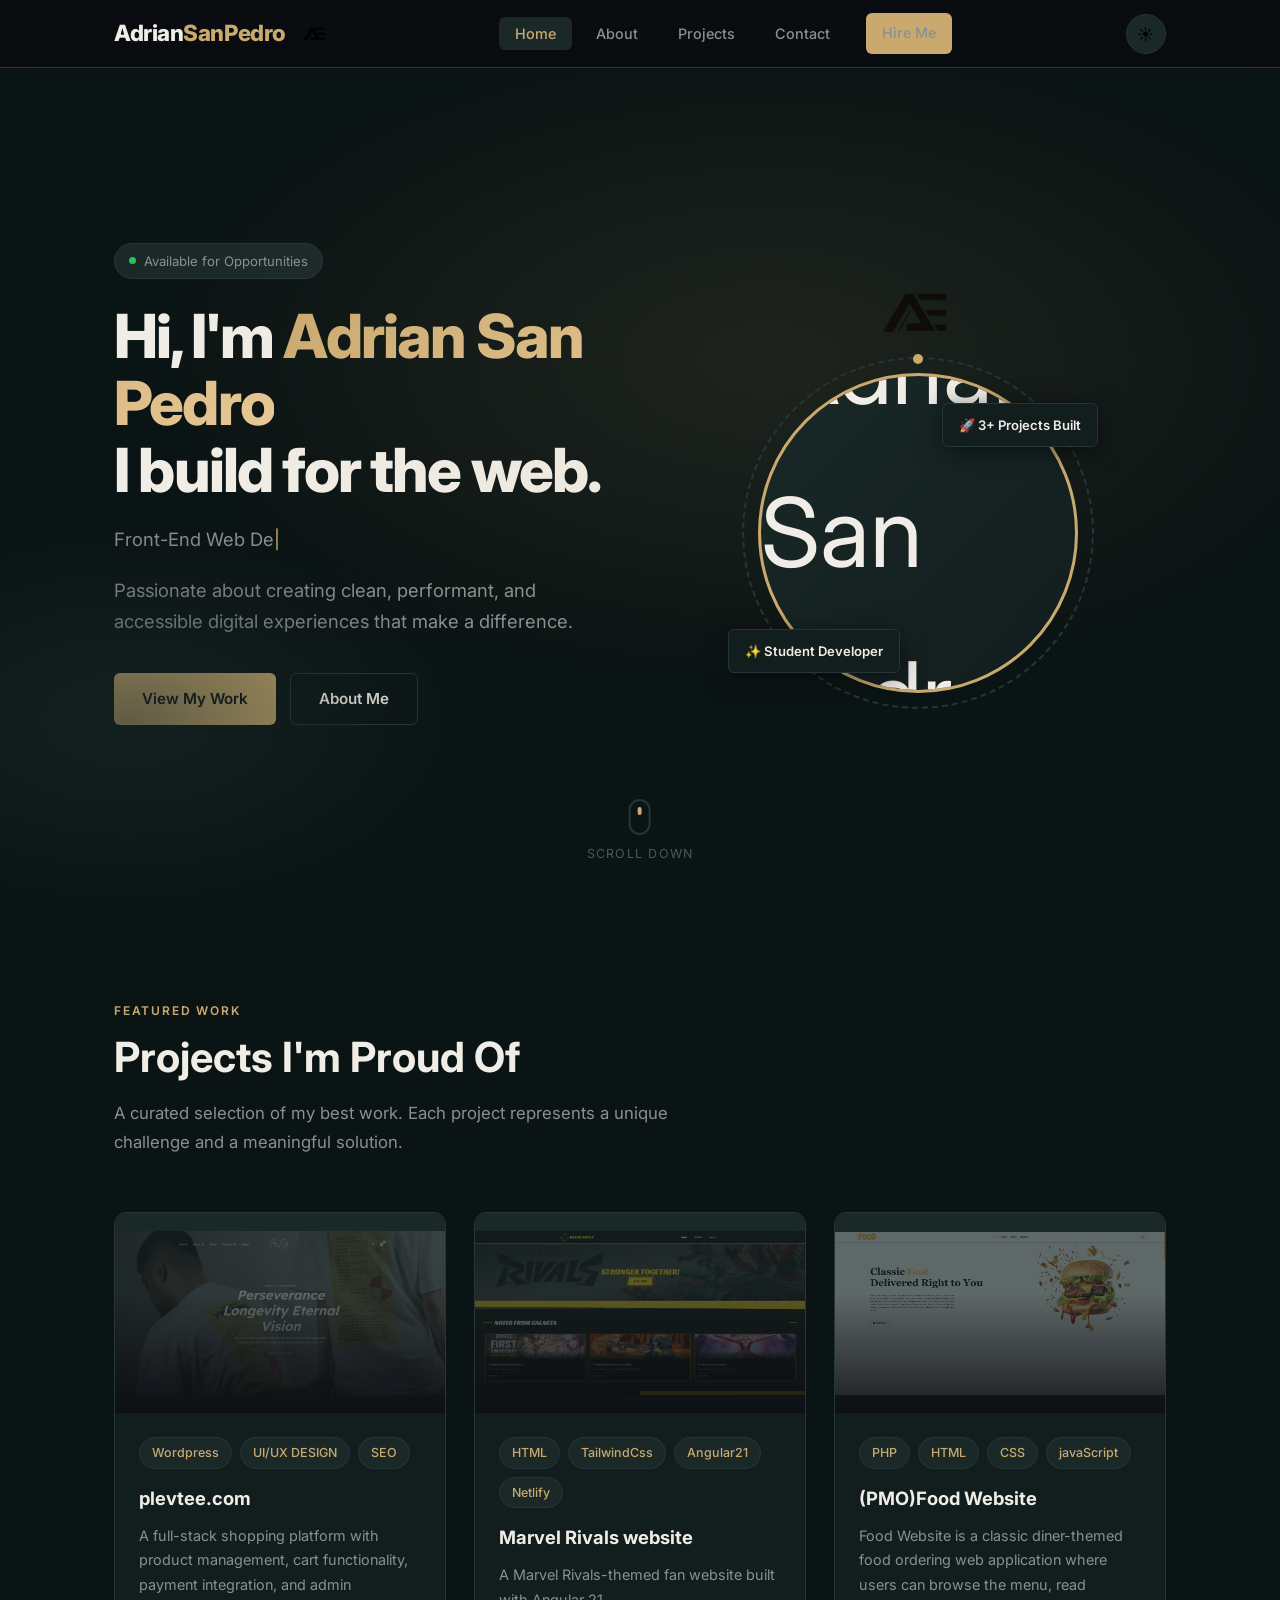
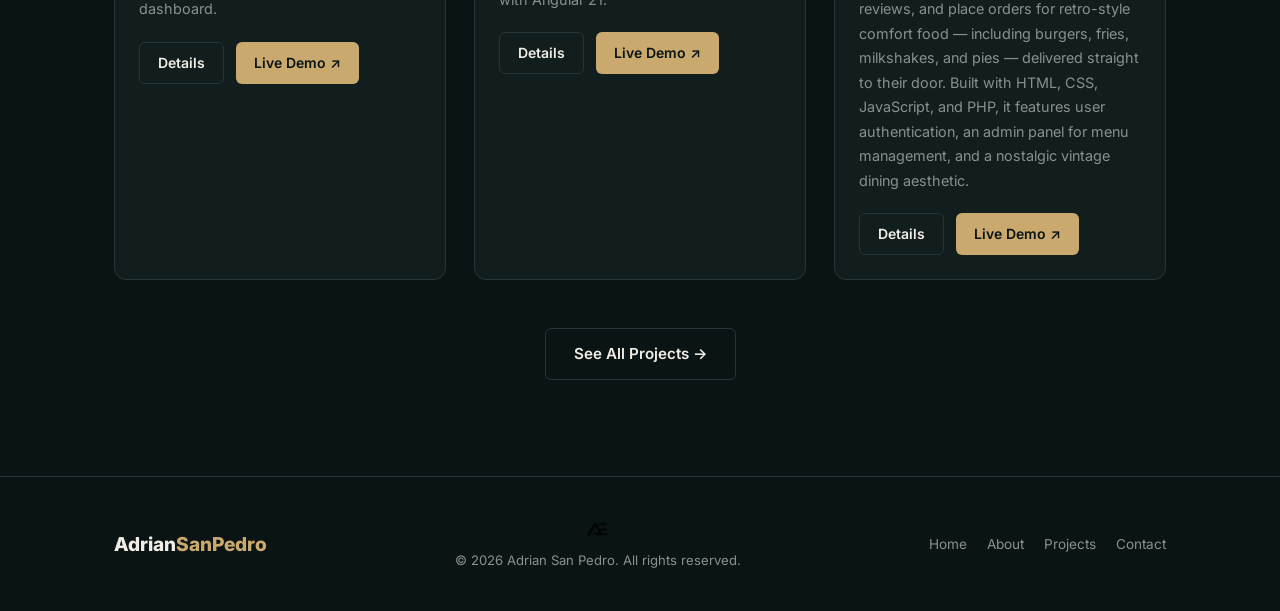
==== commit 7c8b8343: "Update" ====
--- a/index.html
+++ b/index.html
@@ -132,8 +132,7 @@
             </div>
             <h3 class="card-title">Marvel Rivals website</h3>
             <p class="card-desc">
-               A blazing-fast blog platform built with Next.js and Supabase. Authors can write in Markdown, 
-               manage drafts, schedule posts, and customise their public profile page.
+               A Marvel Rivals-themed fan website built with Angular 21.
             </p>
             <div class="card-links">
               <a href="projects.html#project-2" class="btn btn-outline btn-sm">Details</a>
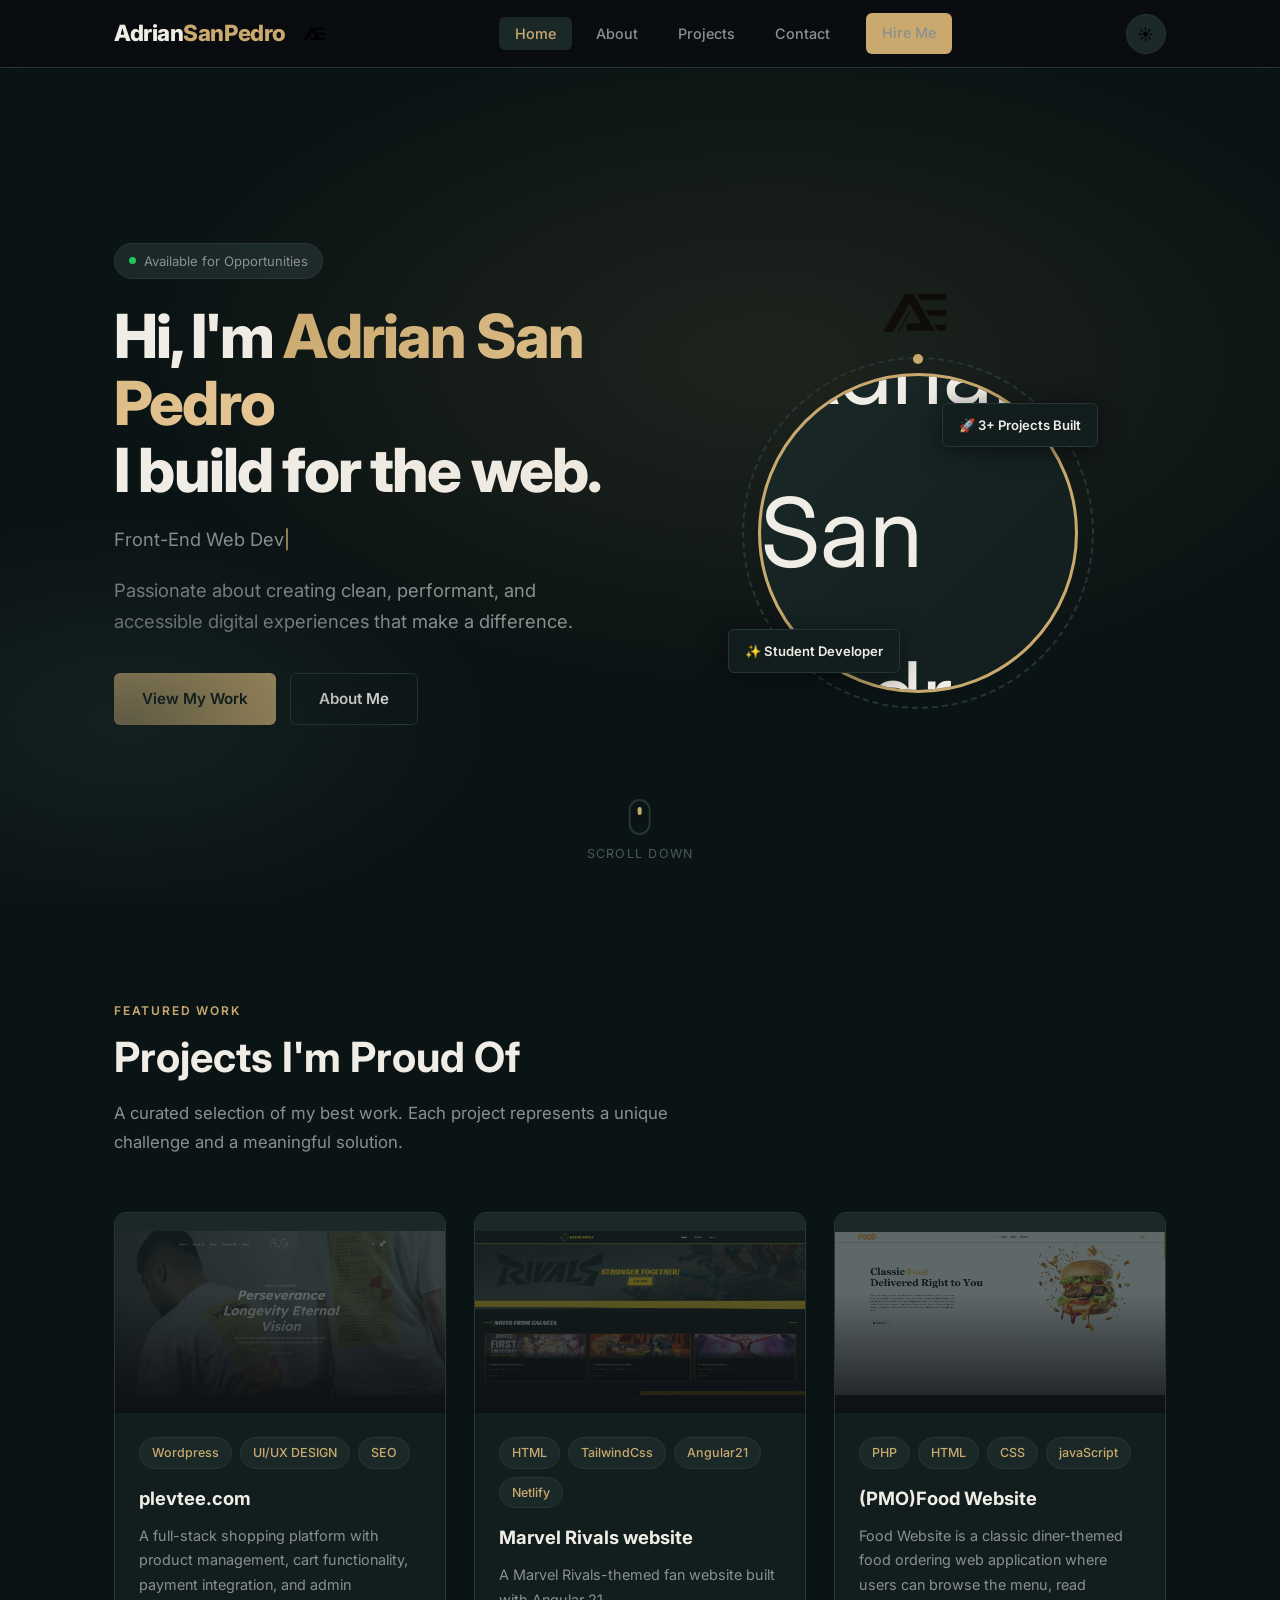
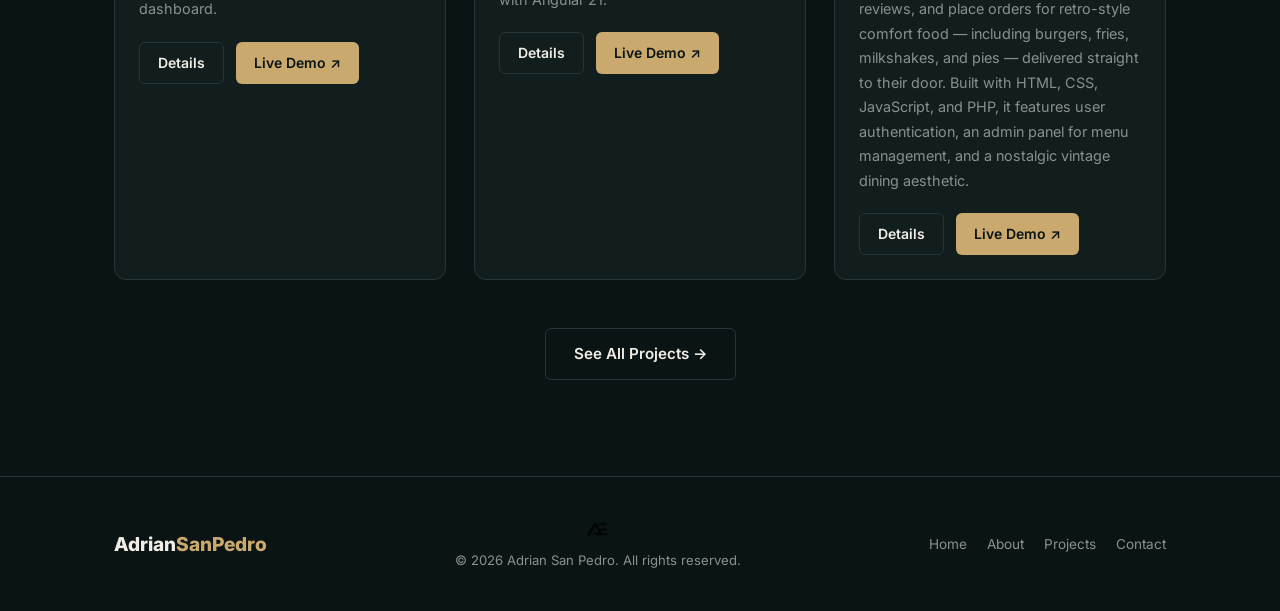
==== commit 1f86de0e: "update" ====
--- a/index.html
+++ b/index.html
@@ -4,7 +4,9 @@
   <meta charset="UTF-8" />
   <meta name="viewport" content="width=device-width, initial-scale=1.0"/>
   <title>Portfolio — Home</title>
-  <link rel="icon" type="image/png" href="assets/favicon.png"/>
+  <link rel="shortcut icon" href="assets/favicon_io/favicon.ico"/>
+  <link rel="icon" type="image/png" sizes="32x32" href="assets/favicon_io/favicon-32x32.png"/>
+  <link rel="apple-touch-icon" sizes="180x180" href="assets/favicon_io/apple-touch-icon.png"/>
   <link rel="preconnect" href="https://fonts.googleapis.com"/>
   <link rel="preconnect" href="https://fonts.gstatic.com" crossorigin/>
   <link href="https://fonts.googleapis.com/css2?family=Inter:wght@400;500;600;700;800&family=Fira+Code:wght@400;500&display=swap" rel="stylesheet"/>
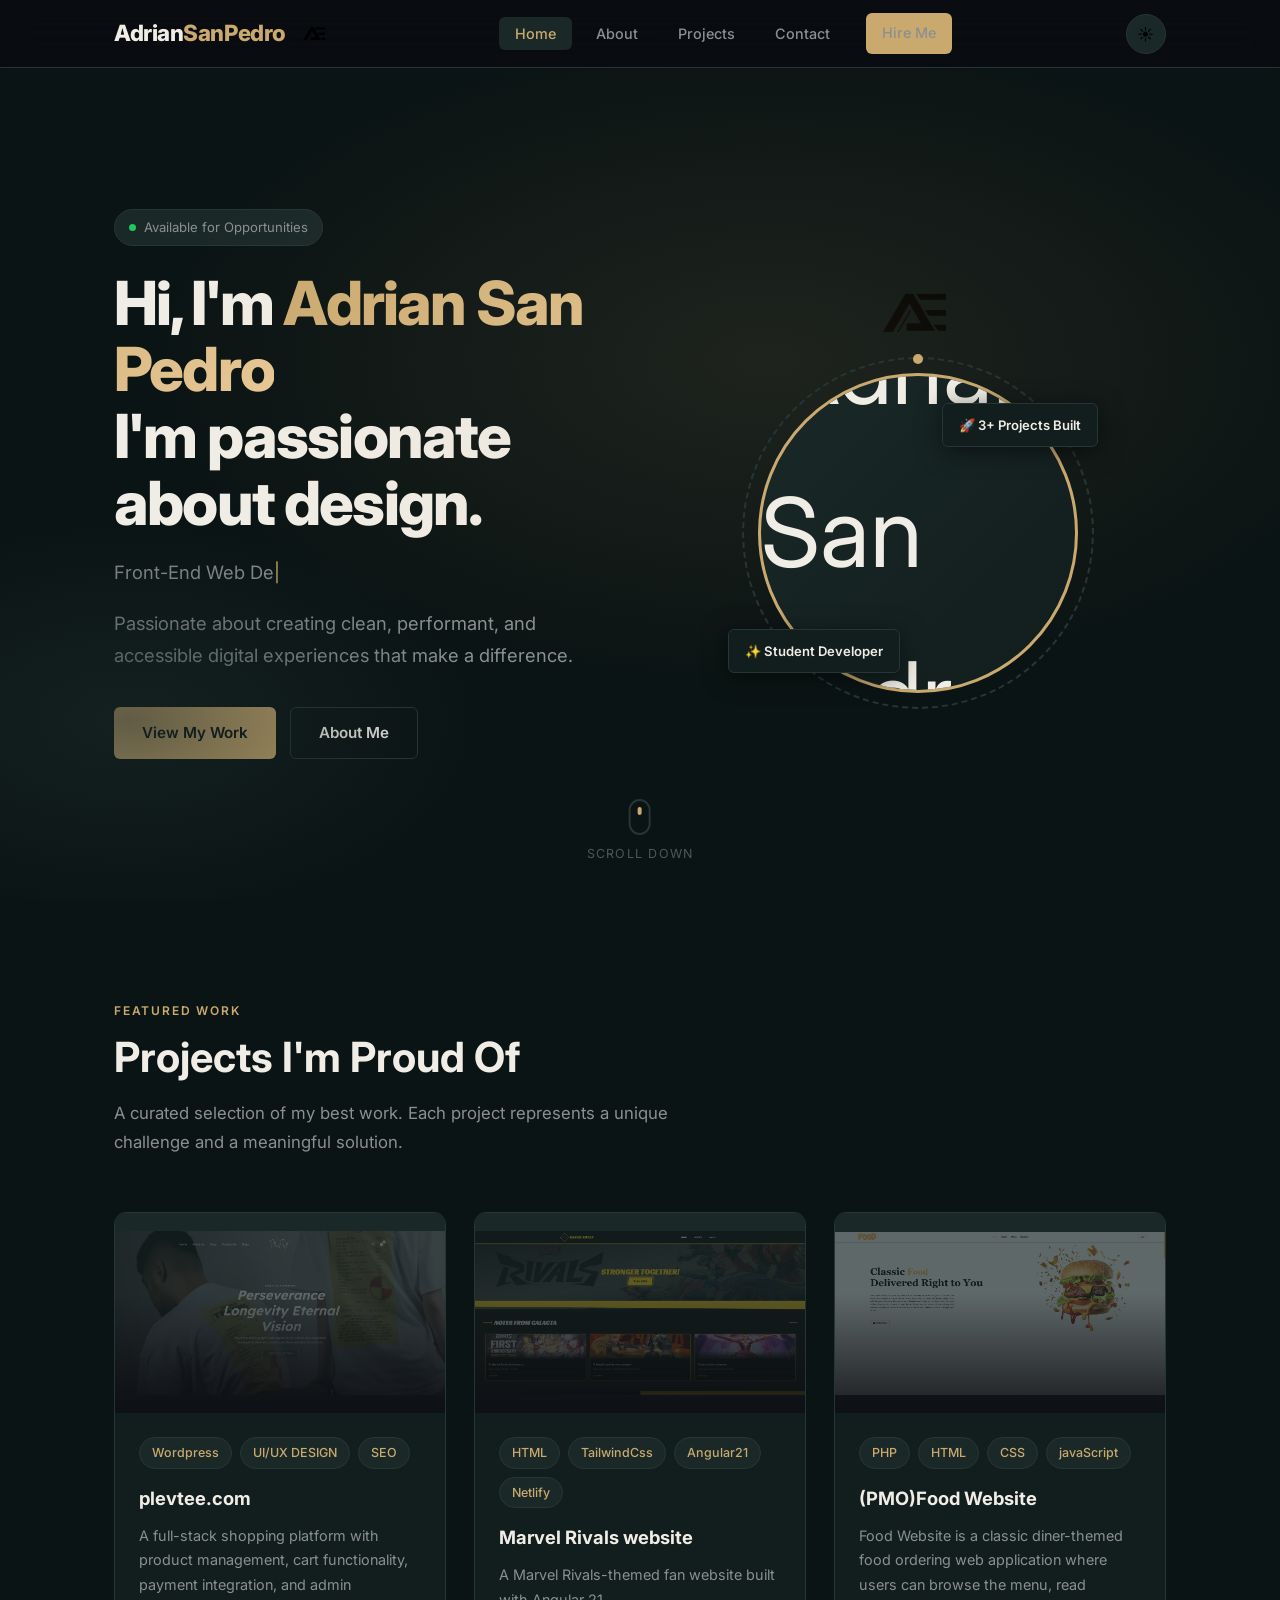
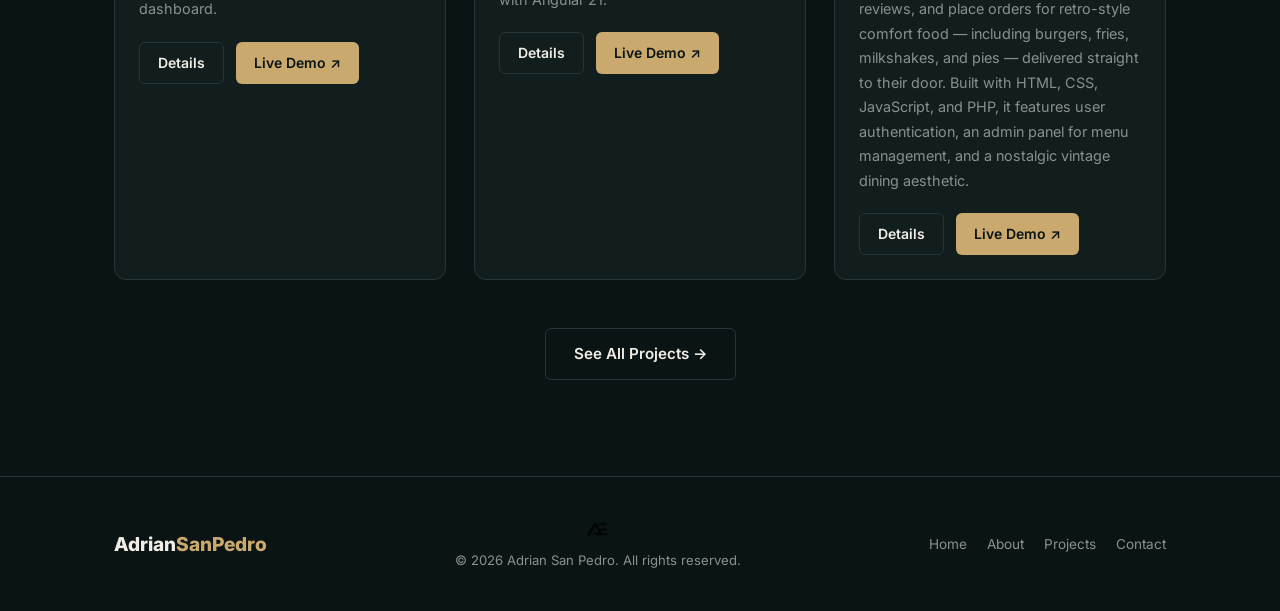
==== commit b7d1668d: "update" ====
--- a/index.html
+++ b/index.html
@@ -45,7 +45,7 @@
           </div>
           <h1 class="hero-title">
             Hi, I'm <span class="gradient-text">Adrian San Pedro</span><br/>
-            I build for the web.
+            I'm passionate about design.
           </h1>
           <p class="hero-tagline">
             <span id="typeText"></span><span style="color:var(--clr-accent)">|</span>
